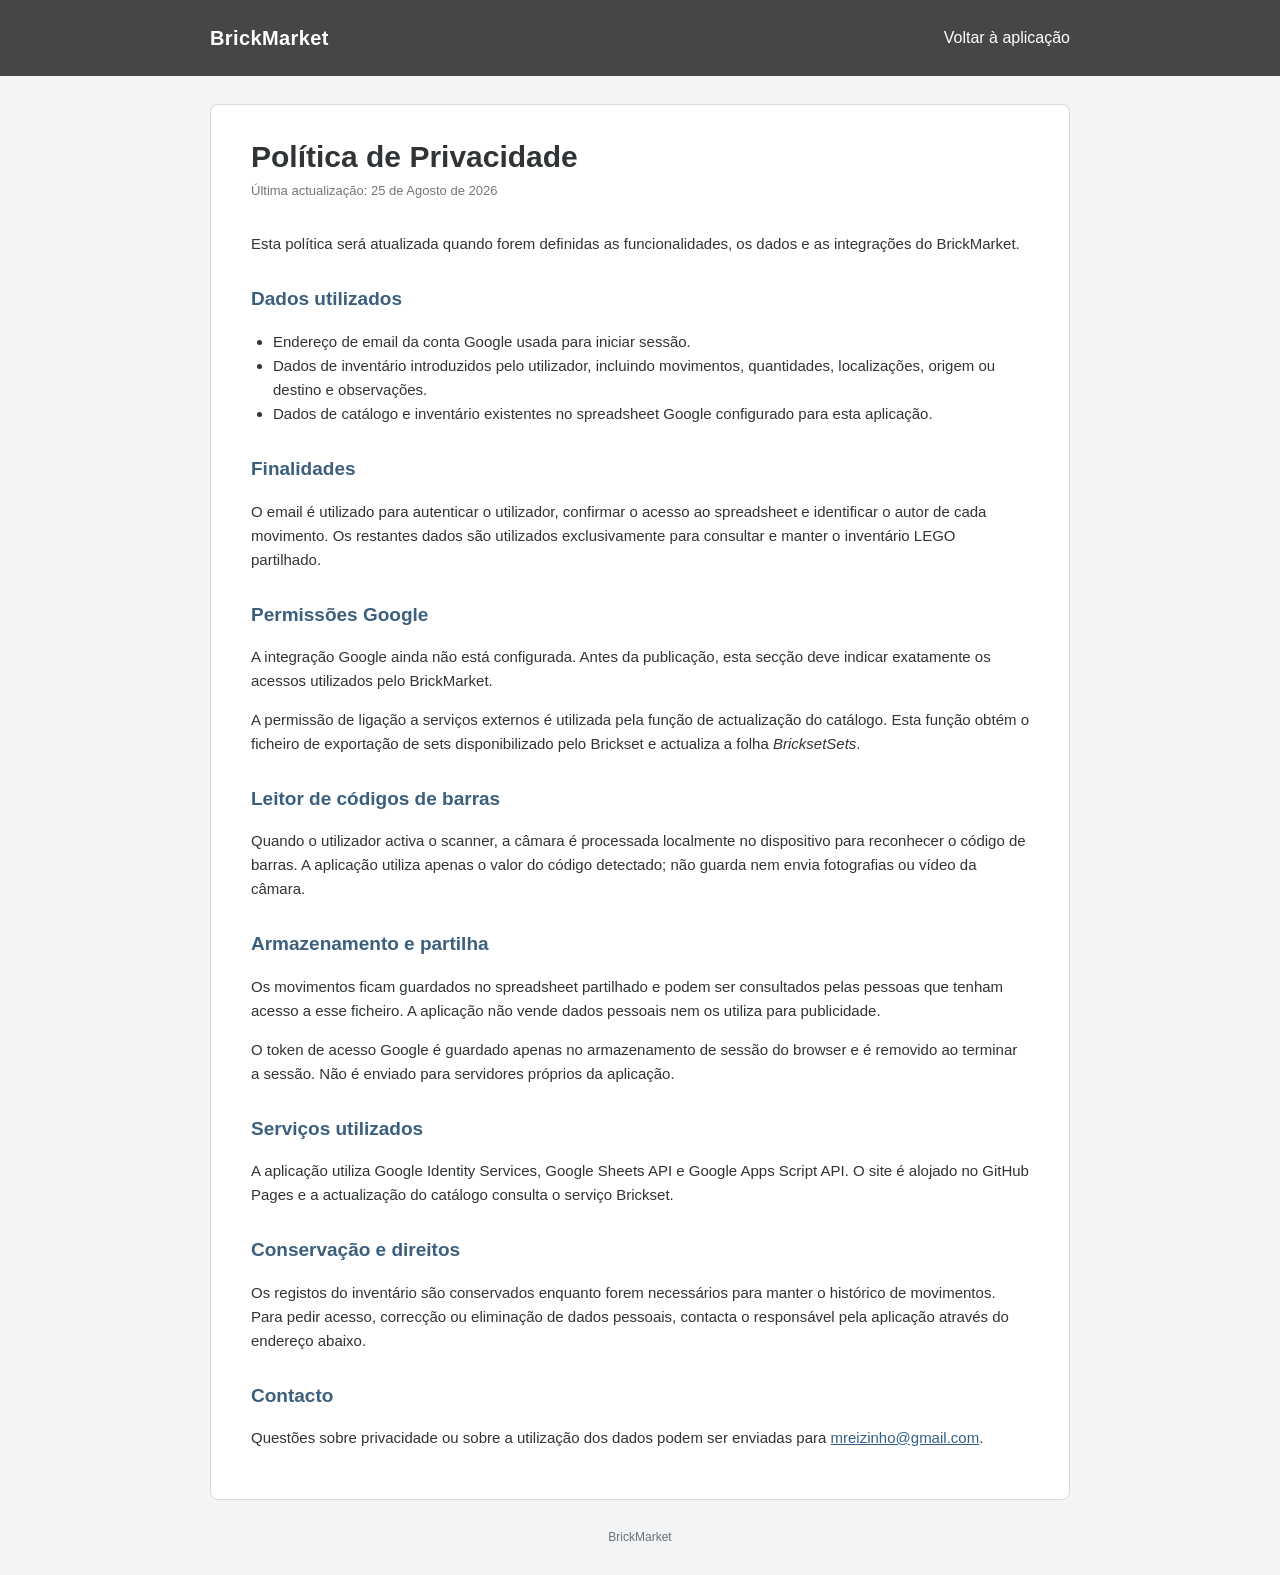
==== privacy.html @ c6b436a2 "Create BrickMarket from inventory app foundation" ====
<!doctype html>
<html lang="pt-PT">
  <head>
    <meta charset="utf-8">
    <meta name="viewport" content="width=device-width, initial-scale=1">
    <meta name="theme-color" content="#444647">
    <title>Política de Privacidade · BrickMarket</title>
    <meta name="description" content="Política de privacidade da aplicação BrickMarket.">
    <link rel="icon" href="public/favicon.svg?v=20260901-single-edge-stroke-12" type="image/svg+xml">
    <style>
      :root{font-family:Arial,Helvetica,sans-serif;color:#303436;background:#f3f4f5}
      *{box-sizing:border-box}
      body{margin:0;line-height:1.6}
      header{background:#444647;color:#fff}
      header>div,main,footer{width:min(860px,calc(100% - 32px));margin:0 auto}
      header>div{display:flex;align-items:center;justify-content:space-between;gap:20px;min-height:76px}
      header strong{font-size:20px;letter-spacing:.4px}
      header a{color:#fff;text-decoration:none}
      main{margin-top:28px;margin-bottom:28px;padding:34px 40px;border:1px solid #d5dadd;border-radius:8px;background:#fff}
      h1{margin:0 0 6px;font-size:30px;line-height:1.2}
      .updated{margin:0 0 30px;color:#71777b;font-size:13px}
      h2{margin:28px 0 8px;color:#3b5f7d;font-size:19px}
      p,li{font-size:15px}
      ul{padding-left:22px}
      a{color:#315f87}
      footer{padding:0 0 28px;color:#6b7175;text-align:center;font-size:12px}
      @media(max-width:600px){header>div{min-height:62px}header strong{font-size:17px}main{margin-top:16px;padding:25px 20px}h1{font-size:25px}}
    </style>
  </head>
  <body>
    <header><div><strong>BrickMarket</strong><a href="./">Voltar à aplicação</a></div></header>
    <main>
      <h1>Política de Privacidade</h1>
      <p class="updated">Última actualização: 25 de Agosto de 2026</p>

      <p>Esta política será atualizada quando forem definidas as funcionalidades, os dados e as integrações do BrickMarket.</p>

      <h2>Dados utilizados</h2>
      <ul>
        <li>Endereço de email da conta Google usada para iniciar sessão.</li>
        <li>Dados de inventário introduzidos pelo utilizador, incluindo movimentos, quantidades, localizações, origem ou destino e observações.</li>
        <li>Dados de catálogo e inventário existentes no spreadsheet Google configurado para esta aplicação.</li>
      </ul>

      <h2>Finalidades</h2>
      <p>O email é utilizado para autenticar o utilizador, confirmar o acesso ao spreadsheet e identificar o autor de cada movimento. Os restantes dados são utilizados exclusivamente para consultar e manter o inventário LEGO partilhado.</p>

      <h2>Permissões Google</h2>
      <p>A integração Google ainda não está configurada. Antes da publicação, esta secção deve indicar exatamente os acessos utilizados pelo BrickMarket.</p>
      <p>A permissão de ligação a serviços externos é utilizada pela função de actualização do catálogo. Esta função obtém o ficheiro de exportação de sets disponibilizado pelo Brickset e actualiza a folha <em>BricksetSets</em>.</p>

      <h2>Leitor de códigos de barras</h2>
      <p>Quando o utilizador activa o scanner, a câmara é processada localmente no dispositivo para reconhecer o código de barras. A aplicação utiliza apenas o valor do código detectado; não guarda nem envia fotografias ou vídeo da câmara.</p>

      <h2>Armazenamento e partilha</h2>
      <p>Os movimentos ficam guardados no spreadsheet partilhado e podem ser consultados pelas pessoas que tenham acesso a esse ficheiro. A aplicação não vende dados pessoais nem os utiliza para publicidade.</p>
      <p>O token de acesso Google é guardado apenas no armazenamento de sessão do browser e é removido ao terminar a sessão. Não é enviado para servidores próprios da aplicação.</p>

      <h2>Serviços utilizados</h2>
      <p>A aplicação utiliza Google Identity Services, Google Sheets API e Google Apps Script API. O site é alojado no GitHub Pages e a actualização do catálogo consulta o serviço Brickset.</p>

      <h2>Conservação e direitos</h2>
      <p>Os registos do inventário são conservados enquanto forem necessários para manter o histórico de movimentos. Para pedir acesso, correcção ou eliminação de dados pessoais, contacta o responsável pela aplicação através do endereço abaixo.</p>

      <h2>Contacto</h2>
      <p>Questões sobre privacidade ou sobre a utilização dos dados podem ser enviadas para <a href="mailto:mreizinho@gmail.com">mreizinho@gmail.com</a>.</p>
    </main>
    <footer>BrickMarket</footer>
  </body>
</html>
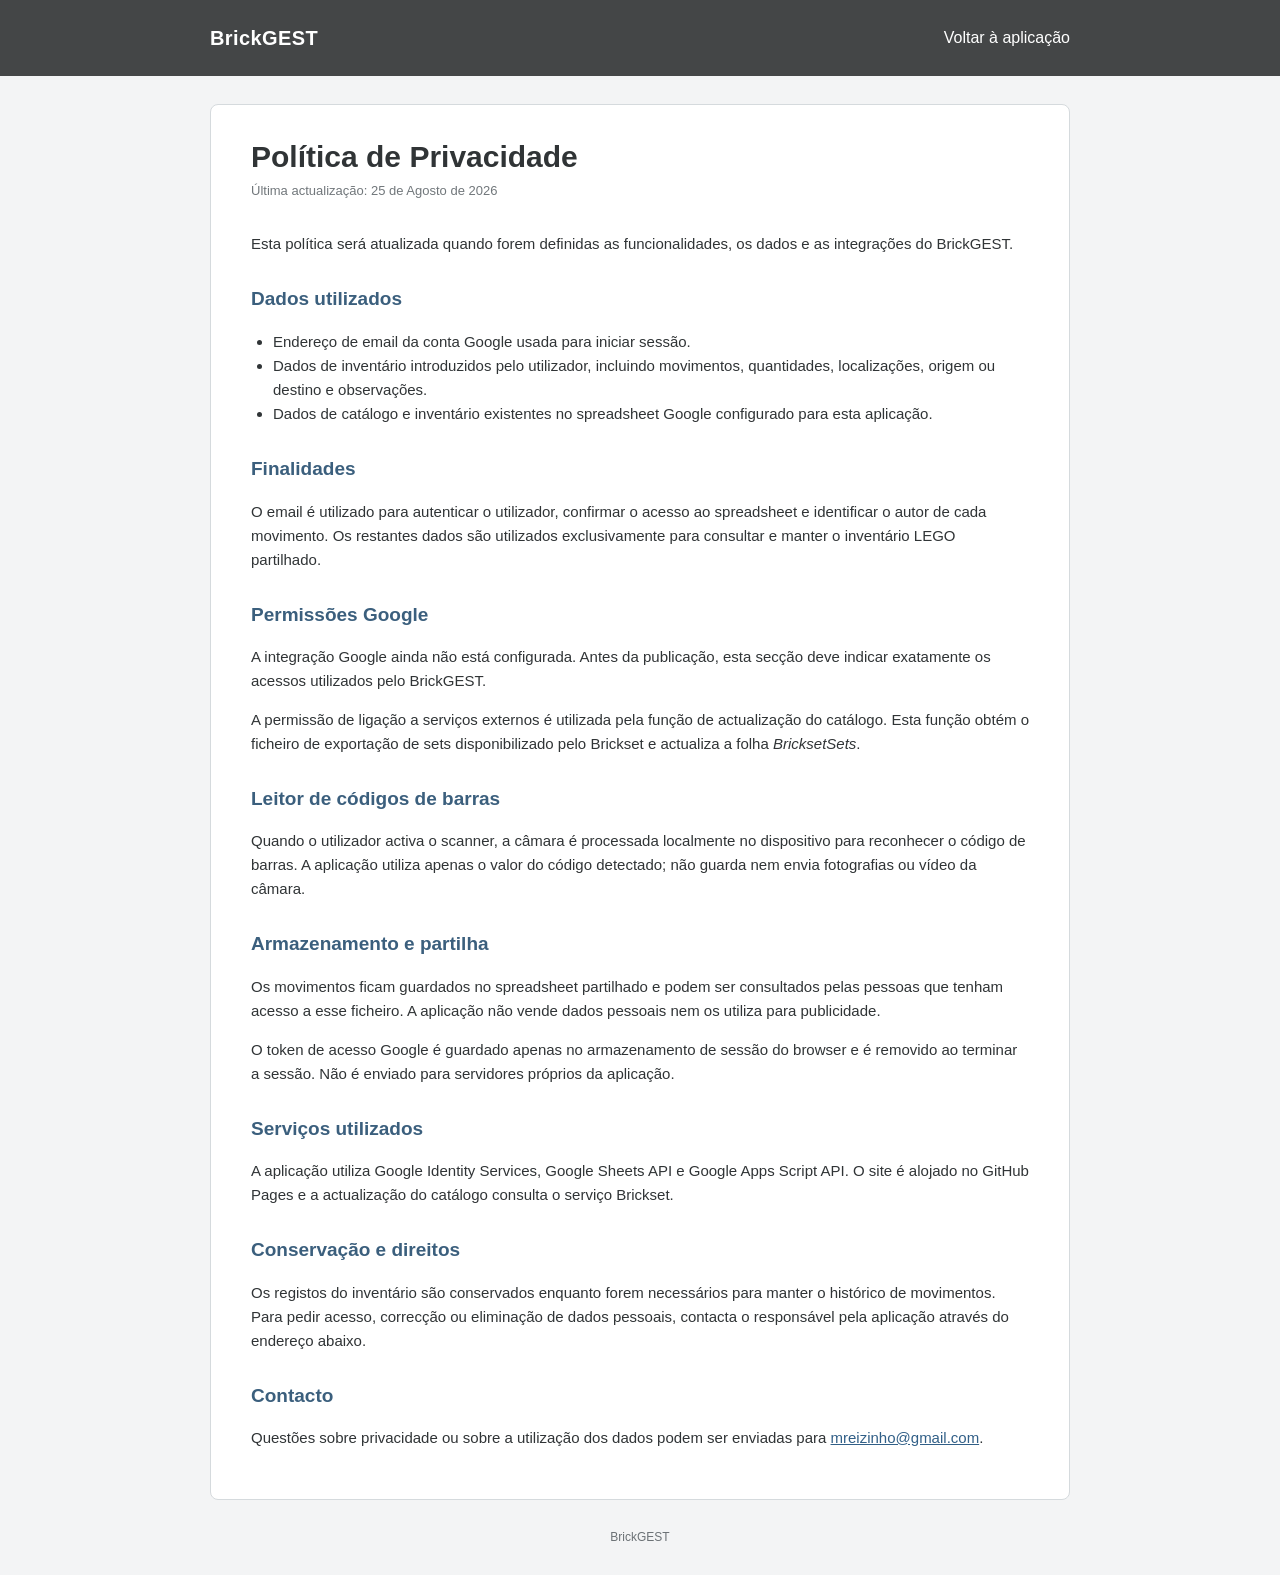
==== commit 6cad0405: "Rename BrickMarket to BrickGEST throughout project" ====
--- a/privacy.html
+++ b/privacy.html
@@ -4,8 +4,8 @@
     <meta charset="utf-8">
     <meta name="viewport" content="width=device-width, initial-scale=1">
     <meta name="theme-color" content="#444647">
-    <title>Política de Privacidade · BrickMarket</title>
-    <meta name="description" content="Política de privacidade da aplicação BrickMarket.">
+    <title>Política de Privacidade · BrickGEST</title>
+    <meta name="description" content="Política de privacidade da aplicação BrickGEST.">
     <link rel="icon" href="public/favicon.svg?v=20260901-single-edge-stroke-12" type="image/svg+xml">
     <style>
       :root{font-family:Arial,Helvetica,sans-serif;color:#303436;background:#f3f4f5}
@@ -28,12 +28,12 @@
     </style>
   </head>
   <body>
-    <header><div><strong>BrickMarket</strong><a href="./">Voltar à aplicação</a></div></header>
+    <header><div><strong>BrickGEST</strong><a href="./">Voltar à aplicação</a></div></header>
     <main>
       <h1>Política de Privacidade</h1>
       <p class="updated">Última actualização: 25 de Agosto de 2026</p>
 
-      <p>Esta política será atualizada quando forem definidas as funcionalidades, os dados e as integrações do BrickMarket.</p>
+      <p>Esta política será atualizada quando forem definidas as funcionalidades, os dados e as integrações do BrickGEST.</p>
 
       <h2>Dados utilizados</h2>
       <ul>
@@ -46,7 +46,7 @@
       <p>O email é utilizado para autenticar o utilizador, confirmar o acesso ao spreadsheet e identificar o autor de cada movimento. Os restantes dados são utilizados exclusivamente para consultar e manter o inventário LEGO partilhado.</p>
 
       <h2>Permissões Google</h2>
-      <p>A integração Google ainda não está configurada. Antes da publicação, esta secção deve indicar exatamente os acessos utilizados pelo BrickMarket.</p>
+      <p>A integração Google ainda não está configurada. Antes da publicação, esta secção deve indicar exatamente os acessos utilizados pelo BrickGEST.</p>
       <p>A permissão de ligação a serviços externos é utilizada pela função de actualização do catálogo. Esta função obtém o ficheiro de exportação de sets disponibilizado pelo Brickset e actualiza a folha <em>BricksetSets</em>.</p>
 
       <h2>Leitor de códigos de barras</h2>
@@ -65,6 +65,6 @@
       <h2>Contacto</h2>
       <p>Questões sobre privacidade ou sobre a utilização dos dados podem ser enviadas para <a href="mailto:mreizinho@gmail.com">mreizinho@gmail.com</a>.</p>
     </main>
-    <footer>BrickMarket</footer>
+    <footer>BrickGEST</footer>
   </body>
 </html>
